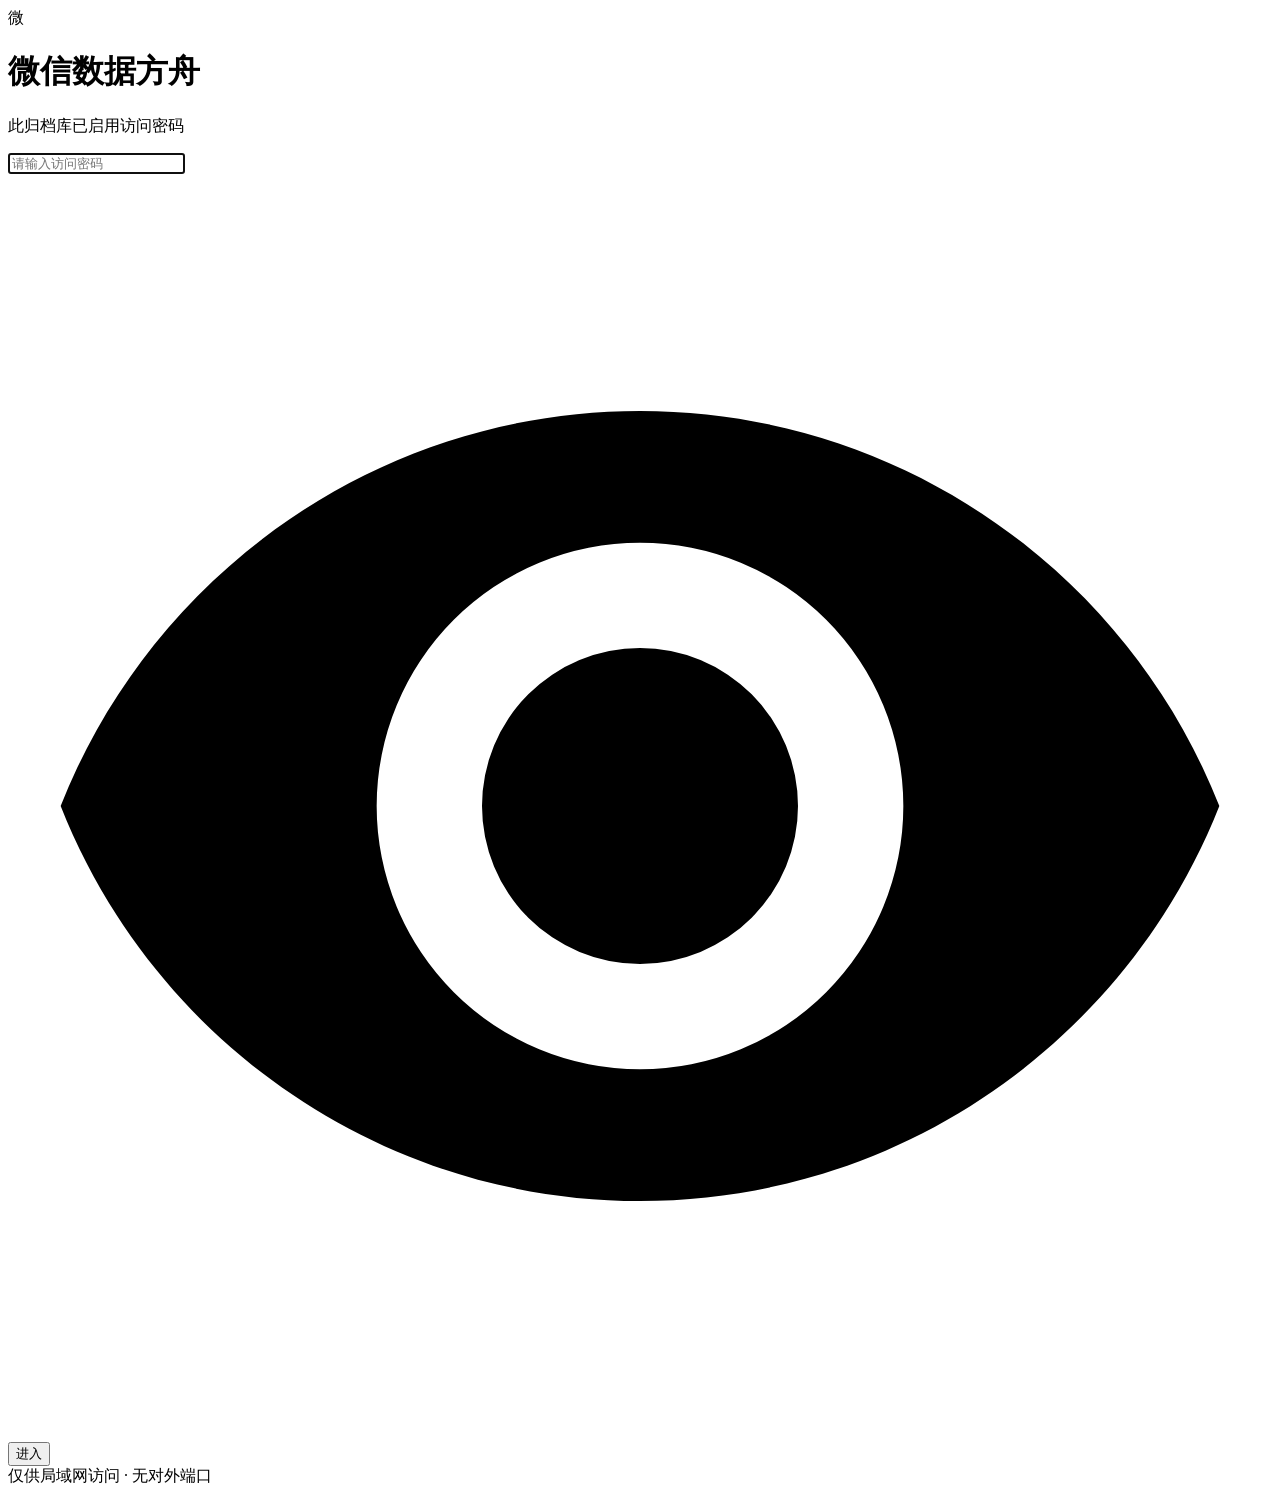
==== viewer/static/login.html @ 23409c80 "feat: 微信数据方舟 —— 开源可自部署的微信聊天记录归档与查看系统 首个版本。包含： - 归档器：.dat V2 解密、消息关联、视频/语音/文件/表情/头像/WxAM 原图 - 查看器：Fas" ====
<!DOCTYPE html>
<html lang="zh-CN">
<head>
<meta charset="UTF-8">
<meta name="viewport" content="width=device-width, initial-scale=1.0, maximum-scale=1.0, user-scalable=no">
<meta name="theme-color" content="#ededed">
<title>登录 · 微信数据方舟</title>
<link rel="stylesheet" href="/login.css">
</head>
<body>
<div class="wrap">
  <div class="card">
    <div class="logo">微</div>
    <h1>微信数据方舟</h1>
    <p class="sub">此归档库已启用访问密码</p>

    <form id="f" autocomplete="off">
      <div class="field">
        <input id="pw" type="password" placeholder="请输入访问密码"
               autocomplete="current-password" autofocus>
        <svg class="eye" id="eye" viewBox="0 0 24 24" title="显示/隐藏密码">
          <path d="M12 4.5C7 4.5 2.73 7.61 1 12c1.73 4.39 6 7.5 11 7.5s9.27-3.11 11-7.5c-1.73-4.39-6-7.5-11-7.5zm0 12.5a5 5 0 1 1 0-10 5 5 0 0 1 0 10zm0-8a3 3 0 1 0 0 6 3 3 0 0 0 0-6z"/>
        </svg>
      </div>
      <button type="submit" id="btn">进入</button>
      <div id="msg" class="msg"></div>
    </form>

    <div class="tip">仅供局域网访问 · 无对外端口</div>
  </div>
</div>

<script>
(() => {
  const $ = s => document.querySelector(s);
  const f = $('#f'), pw = $('#pw'), btn = $('#btn'), msg = $('#msg');

  $('#eye').onclick = () => {
    pw.type = pw.type === 'password' ? 'text' : 'password';
    pw.focus();
  };

  f.onsubmit = async e => {
    e.preventDefault();
    const p = pw.value;
    if (!p) { msg.textContent = '请输入密码'; return; }
    btn.disabled = true;
    btn.textContent = '校验中…';
    msg.textContent = '';
    try {
      const r = await fetch('/api/login', {
        method: 'POST',
        headers: { 'Content-Type': 'application/json' },
        body: JSON.stringify({ password: p }),
      });
      const d = await r.json().catch(() => ({}));
      if (r.ok && d.ok) {
        btn.textContent = '成功，正在进入…';
        location.href = '/';
        return;
      }
      msg.textContent = d.detail || '登录失败';
      if (typeof d.left === 'number' && d.left > 0)
        msg.textContent += `（还剩 ${d.left} 次机会）`;
      pw.value = ''; pw.focus();
    } catch (err) {
      msg.textContent = '网络错误：' + err.message;
    }
    btn.disabled = false;
    btn.textContent = '进入';
  };
})();
</script>
</body>
</html>
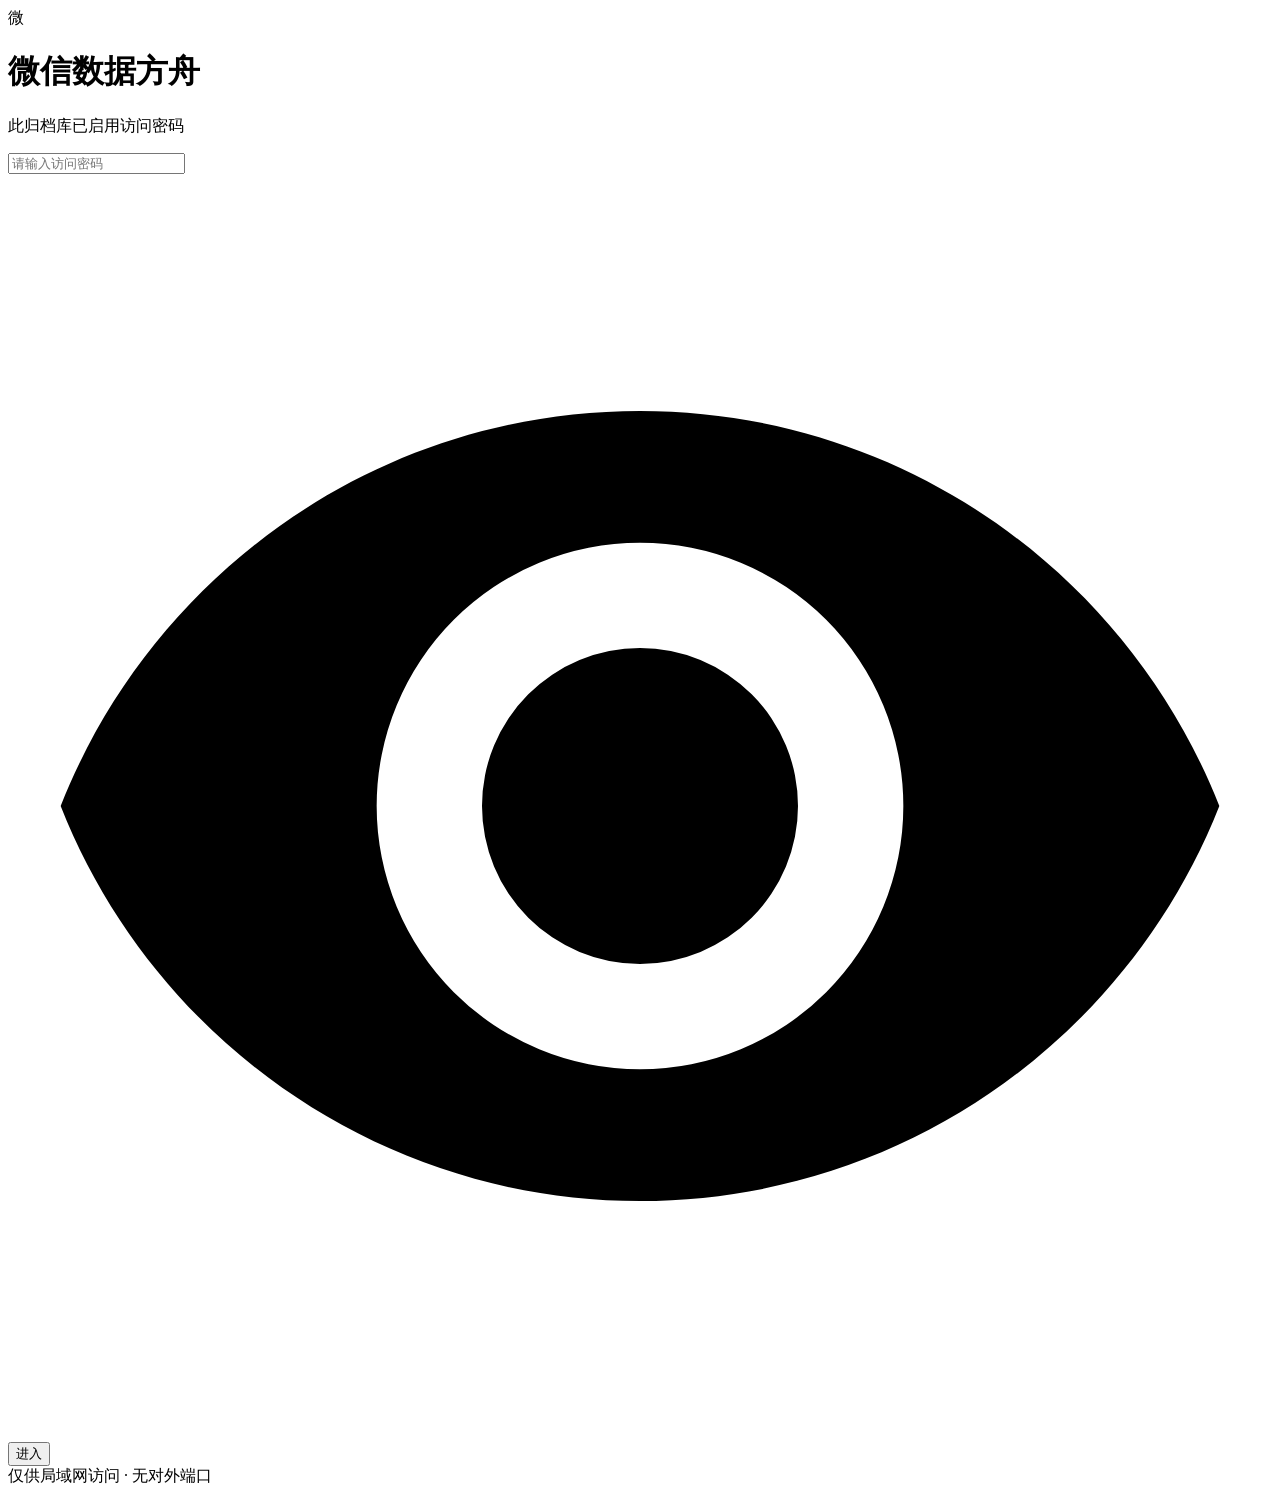
==== commit 61dcc467: "feat: 首次启动引导设置管理员密码 - 未设密码时，首次访问引导到「设置管理员密码」页面（可跳过） - 密码持久化到数据卷 auth.json（0600，原子写入；修复 ZFS 上 write_t" ====
--- a/viewer/static/login.html
+++ b/viewer/static/login.html
@@ -12,9 +12,25 @@
   <div class="card">
     <div class="logo">微</div>
     <h1>微信数据方舟</h1>
-    <p class="sub">此归档库已启用访问密码</p>
+    <p class="sub" id="sub">正在检测…</p>
 
-    <form id="f" autocomplete="off">
+    <!-- 首次设置：创建管理员密码 -->
+    <form id="setupForm" autocomplete="off" hidden>
+      <div class="field">
+        <input id="pw1" type="password" placeholder="设置访问密码（至少 8 位）"
+               autocomplete="new-password">
+      </div>
+      <div class="field">
+        <input id="pw2" type="password" placeholder="再次输入确认"
+               autocomplete="new-password">
+      </div>
+      <button type="submit" id="setupBtn">创建并进入</button>
+      <button type="button" id="skipBtn" class="ghost">暂不设置，直接进入</button>
+      <div id="setupMsg" class="msg"></div>
+    </form>
+
+    <!-- 登录 -->
+    <form id="loginForm" autocomplete="off" hidden>
       <div class="field">
         <input id="pw" type="password" placeholder="请输入访问密码"
                autocomplete="current-password" autofocus>
@@ -33,19 +49,76 @@
 <script>
 (() => {
   const $ = s => document.querySelector(s);
-  const f = $('#f'), pw = $('#pw'), btn = $('#btn'), msg = $('#msg');
 
+  const setupForm = $('#setupForm'), loginForm = $('#loginForm');
+  const sub = $('#sub');
+
+  // 启动时探测认证状态，决定显示「首次设置」还是「登录」
+  async function init() {
+    try {
+      const r = await fetch('/api/auth');
+      const d = await r.json().catch(() => ({}));
+      const setup = !!d.setup;
+      sub.textContent = setup ? '首次使用 · 设置管理员密码' : '此归档库已启用访问密码';
+      setupForm.hidden = !setup;
+      loginForm.hidden = setup;
+      if (setup) { $('#pw1').focus(); }
+    } catch (err) {
+      sub.textContent = '无法连接服务';
+    }
+  }
+
+  // ── 首次设置 ──
+  $('#setupForm').onsubmit = async e => {
+    e.preventDefault();
+    const p1 = $('#pw1').value, p2 = $('#pw2').value, msg = $('#setupMsg');
+    msg.textContent = '';
+    if (p1.length < 8) { msg.textContent = '密码至少 8 位'; return; }
+    if (p1 !== p2) { msg.textContent = '两次输入不一致'; return; }
+    const btn = $('#setupBtn');
+    btn.disabled = true; btn.textContent = '创建中…';
+    try {
+      const r = await fetch('/api/setup', {
+        method: 'POST',
+        headers: { 'Content-Type': 'application/json' },
+        body: JSON.stringify({ password: p1 }),
+      });
+      const d = await r.json().catch(() => ({}));
+      if (r.ok && d.ok) {
+        btn.textContent = '完成，正在进入…';
+        location.href = '/';
+        return;
+      }
+      msg.textContent = d.detail || '设置失败';
+    } catch (err) {
+      msg.textContent = '网络错误：' + err.message;
+    }
+    btn.disabled = false; btn.textContent = '创建并进入';
+  };
+
+  // 跳过设置（保持无密码直进）
+  $('#skipBtn').onclick = async () => {
+    const btn = $('#skipBtn');
+    btn.disabled = true; btn.textContent = '处理中…';
+    try {
+      await fetch('/api/setup/skip', { method: 'POST' });
+      location.href = '/';
+    } catch (err) {
+      btn.disabled = false; btn.textContent = '暂不设置，直接进入';
+    }
+  };
+
+  // ── 登录 ──
+  const f = $('#loginForm'), pw = $('#pw'), btn = $('#btn'), msg = $('#msg');
   $('#eye').onclick = () => {
     pw.type = pw.type === 'password' ? 'text' : 'password';
     pw.focus();
   };
-
   f.onsubmit = async e => {
     e.preventDefault();
     const p = pw.value;
     if (!p) { msg.textContent = '请输入密码'; return; }
-    btn.disabled = true;
-    btn.textContent = '校验中…';
+    btn.disabled = true; btn.textContent = '校验中…';
     msg.textContent = '';
     try {
       const r = await fetch('/api/login', {
@@ -66,9 +139,10 @@
     } catch (err) {
       msg.textContent = '网络错误：' + err.message;
     }
-    btn.disabled = false;
-    btn.textContent = '进入';
+    btn.disabled = false; btn.textContent = '进入';
   };
+
+  init();
 })();
 </script>
 </body>
